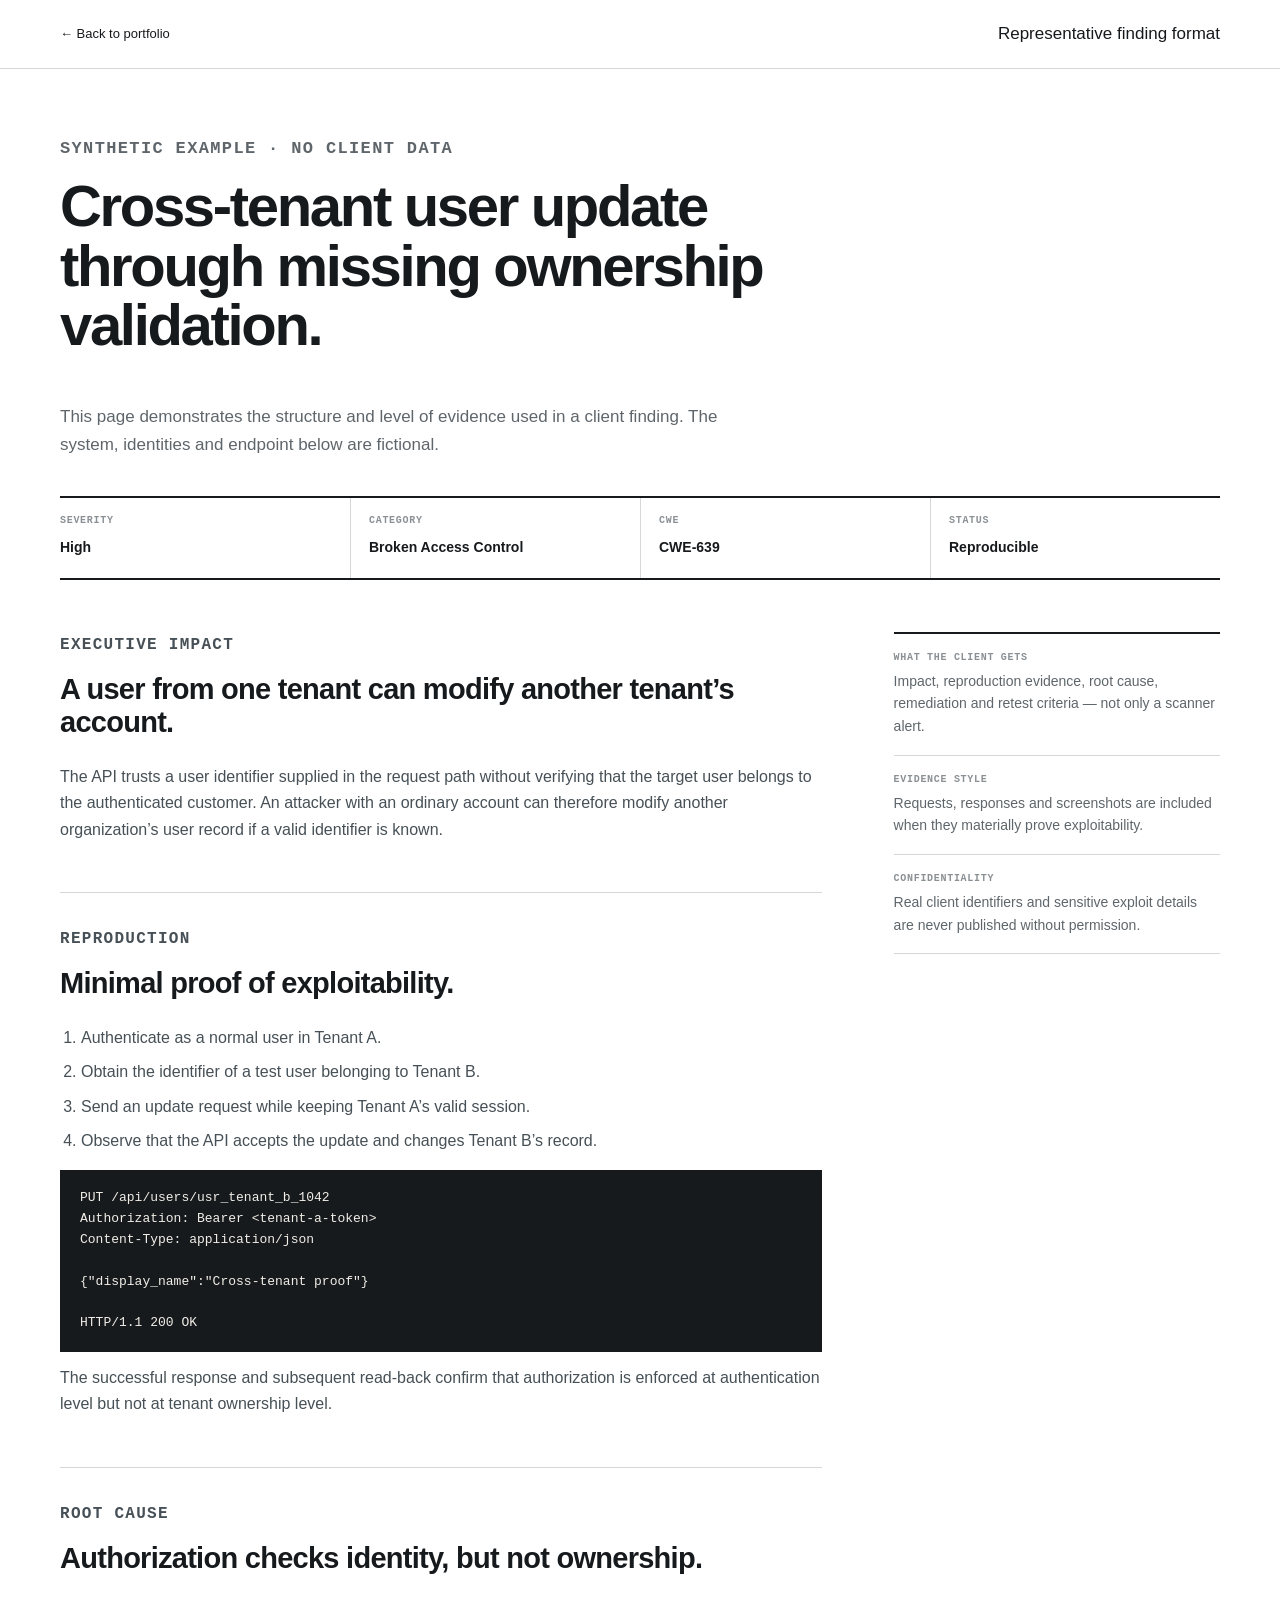
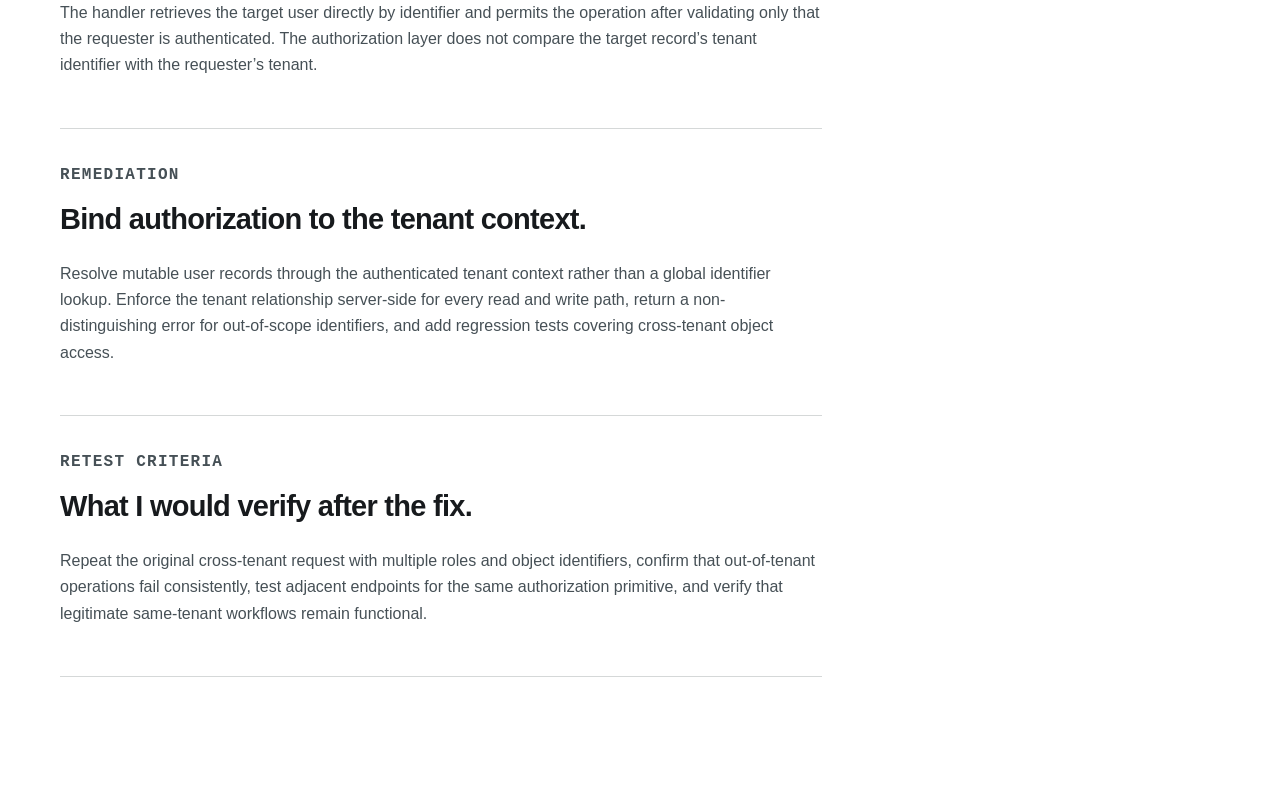
==== sample-finding.html @ b60f5c35 "Add representative finding example" ====
<!doctype html>
<html lang="en">
<head>
<meta charset="utf-8" />
<meta name="viewport" content="width=device-width, initial-scale=1" />
<meta name="robots" content="noindex" />
<title>Representative Finding Format — Jalaj Kumar Nimesh</title>
<link rel="stylesheet" href="styles.css" />
</head>
<body class="sample-page">
<header class="sample-header"><div class="wrap"><a href="index.html">← Back to portfolio</a><span>Representative finding format</span></div></header>
<main class="sample-main wrap">
  <section class="sample-hero">
    <p class="kicker">Synthetic example · no client data</p>
    <h1>Cross-tenant user update through missing ownership validation.</h1>
    <p>This page demonstrates the structure and level of evidence used in a client finding. The system, identities and endpoint below are fictional.</p>
  </section>
  <section class="sample-summary">
    <div><span>Severity</span><strong>High</strong></div>
    <div><span>Category</span><strong>Broken Access Control</strong></div>
    <div><span>CWE</span><strong>CWE-639</strong></div>
    <div><span>Status</span><strong>Reproducible</strong></div>
  </section>
  <div class="sample-layout">
    <div class="sample-body">
      <section><p class="kicker">Executive impact</p><h2>A user from one tenant can modify another tenant’s account.</h2><p>The API trusts a user identifier supplied in the request path without verifying that the target user belongs to the authenticated customer. An attacker with an ordinary account can therefore modify another organization’s user record if a valid identifier is known.</p></section>
      <section><p class="kicker">Reproduction</p><h2>Minimal proof of exploitability.</h2><ol><li>Authenticate as a normal user in Tenant A.</li><li>Obtain the identifier of a test user belonging to Tenant B.</li><li>Send an update request while keeping Tenant A’s valid session.</li><li>Observe that the API accepts the update and changes Tenant B’s record.</li></ol><pre>PUT /api/users/usr_tenant_b_1042
Authorization: Bearer &lt;tenant-a-token&gt;
Content-Type: application/json

{"display_name":"Cross-tenant proof"}

HTTP/1.1 200 OK</pre><p>The successful response and subsequent read-back confirm that authorization is enforced at authentication level but not at tenant ownership level.</p></section>
      <section><p class="kicker">Root cause</p><h2>Authorization checks identity, but not ownership.</h2><p>The handler retrieves the target user directly by identifier and permits the operation after validating only that the requester is authenticated. The authorization layer does not compare the target record’s tenant identifier with the requester’s tenant.</p></section>
      <section><p class="kicker">Remediation</p><h2>Bind authorization to the tenant context.</h2><p>Resolve mutable user records through the authenticated tenant context rather than a global identifier lookup. Enforce the tenant relationship server-side for every read and write path, return a non-distinguishing error for out-of-scope identifiers, and add regression tests covering cross-tenant object access.</p></section>
      <section><p class="kicker">Retest criteria</p><h2>What I would verify after the fix.</h2><p>Repeat the original cross-tenant request with multiple roles and object identifiers, confirm that out-of-tenant operations fail consistently, test adjacent endpoints for the same authorization primitive, and verify that legitimate same-tenant workflows remain functional.</p></section>
    </div>
    <aside class="sample-aside">
      <div><span>What the client gets</span><p>Impact, reproduction evidence, root cause, remediation and retest criteria — not only a scanner alert.</p></div>
      <div><span>Evidence style</span><p>Requests, responses and screenshots are included when they materially prove exploitability.</p></div>
      <div><span>Confidentiality</span><p>Real client identifiers and sensitive exploit details are never published without permission.</p></div>
    </aside>
  </div>
</main>
</body>
</html>
---- styles.css ----
@import url('base.css');
@import url('sections.css');
@import url('sample.css');
@import url('responsive.css');
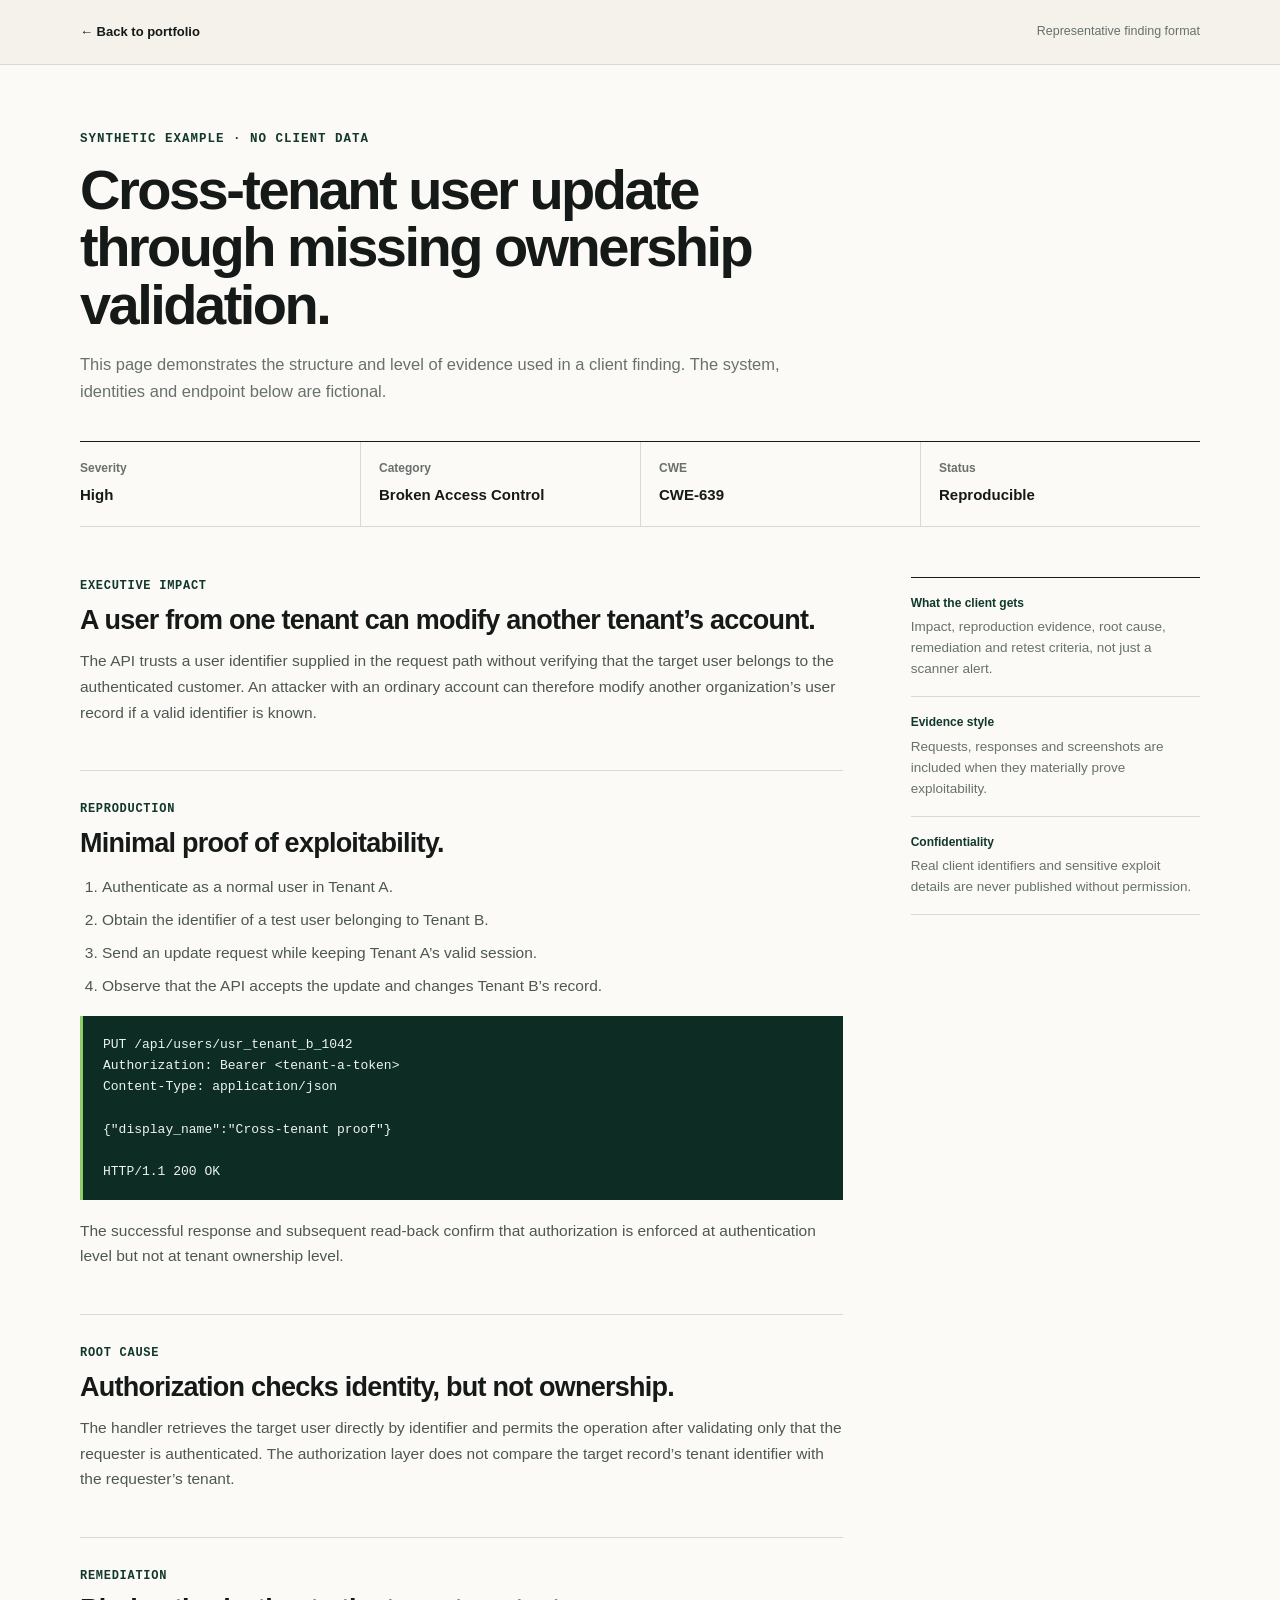
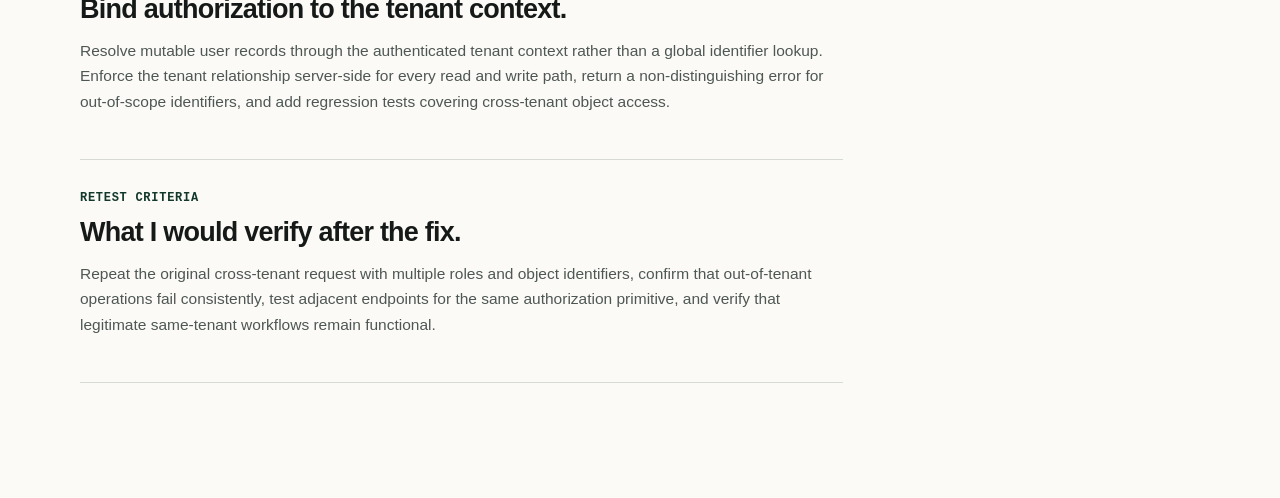
==== commit 808021e1: "Remove em dashes from sample finding copy" ====
--- a/sample-finding.html
+++ b/sample-finding.html
@@ -4,7 +4,7 @@
 <meta charset="utf-8" />
 <meta name="viewport" content="width=device-width, initial-scale=1" />
 <meta name="robots" content="noindex" />
-<title>Representative Finding Format — Jalaj Kumar Nimesh</title>
+<title>Representative Finding Format - Jalaj Kumar Nimesh</title>
 <link rel="stylesheet" href="styles.css" />
 </head>
 <body class="sample-page">
@@ -36,7 +36,7 @@
       <section><p class="kicker">Retest criteria</p><h2>What I would verify after the fix.</h2><p>Repeat the original cross-tenant request with multiple roles and object identifiers, confirm that out-of-tenant operations fail consistently, test adjacent endpoints for the same authorization primitive, and verify that legitimate same-tenant workflows remain functional.</p></section>
     </div>
     <aside class="sample-aside">
-      <div><span>What the client gets</span><p>Impact, reproduction evidence, root cause, remediation and retest criteria — not only a scanner alert.</p></div>
+      <div><span>What the client gets</span><p>Impact, reproduction evidence, root cause, remediation and retest criteria, not just a scanner alert.</p></div>
       <div><span>Evidence style</span><p>Requests, responses and screenshots are included when they materially prove exploitability.</p></div>
       <div><span>Confidentiality</span><p>Real client identifiers and sensitive exploit details are never published without permission.</p></div>
     </aside>
--- a/styles.css
+++ b/styles.css
@@ -1,4 +1,4 @@
 @import url('base.css');
-@import url('sections.css');
 @import url('sample.css');
-@import url('responsive.css');
+@import url('portfolio.css');
+@import url('interactions.css');
